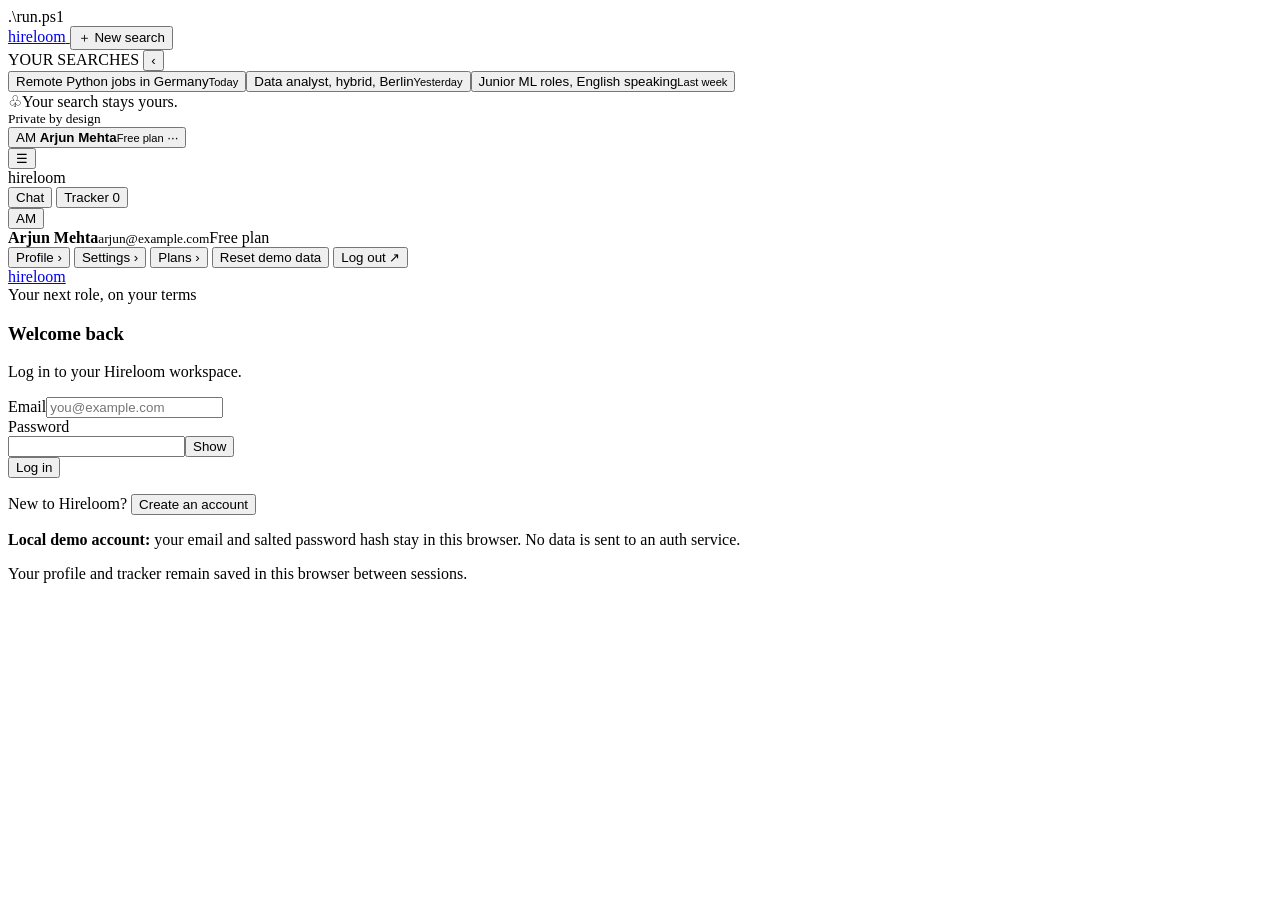
==== index.html @ c467ba4d "Add index.html to Hireloom MVP" ====
.\run.ps1<!doctype html>
<html lang="en">
<head>
  <meta charset="utf-8" />
  <meta name="viewport" content="width=device-width, initial-scale=1" />
  <meta name="theme-color" content="#f5f6f8" />
  <title>Hireloom — your next role, on your terms</title>
  <link rel="stylesheet" href="styles.css" />
</head>
<body>
  <div class="app-shell logged-out">
    <aside class="sidebar" id="sidebar">
      <a class="brand" href="#" data-action="new-chat" aria-label="Hireloom home">
        <span class="brand-mark"><span></span><span></span><span></span><span></span></span>
        <span>hireloom</span>
      </a>
      <button class="new-chat-button" data-action="new-chat"><span class="plus-icon">＋</span> New search</button>
      <div class="sidebar-label">YOUR SEARCHES <button class="quiet-icon" data-action="toggle-sidebar" aria-label="Hide sidebar">‹</button></div>
      <div id="chat-list" class="chat-list"></div>
      <div class="sidebar-bottom">
        <div class="privacy-note"><span class="lock-icon">♧</span><span>Your search stays yours.<br /><small>Private by design</small></span></div>
        <button class="profile-mini" data-action="open-profile">
          <span class="avatar" id="sidebar-avatar">AM</span>
          <span class="profile-mini-copy"><strong id="sidebar-name">Arjun Mehta</strong><small>Free plan</small></span>
          <span class="chevron">···</span>
        </button>
      </div>
    </aside>

    <main class="main-column">
      <header class="topbar">
        <button class="mobile-menu icon-button" data-action="toggle-sidebar" aria-label="Open menu">☰</button>
        <div class="mobile-brand">hireloom</div>
        <div class="topbar-spacer"></div>
        <nav class="top-nav" aria-label="Main navigation">
          <button class="nav-link" data-nav="chat">Chat</button>
          <button class="nav-link" data-nav="tracker">Tracker <span class="nav-count" id="tracker-count">0</span></button>
        </nav>
        <div class="topbar-divider"></div>
        <button class="avatar top-avatar" id="avatar-menu-button" data-action="toggle-menu" aria-label="Account menu">AM</button>
        <div class="account-menu hidden" id="account-menu">
          <div class="account-menu-head"><strong id="menu-name">Arjun Mehta</strong><small id="menu-email">arjun@example.com</small><span class="plan-pill">Free plan</span></div>
          <button data-action="open-profile">Profile <span>›</span></button>
          <button data-action="open-settings">Settings <span>›</span></button>
          <button data-action="open-plans">Plans <span>›</span></button>
          <button class="menu-reset" data-action="reset-demo">Reset demo data</button>
          <button class="menu-logout" data-action="logout">Log out <span>↗</span></button>
        </div>
      </header>
      <section class="content" id="content" aria-live="polite"><section class="logged-out-wrap"><a class="brand logged-out-brand" href="#"><span class="brand-mark"><span></span><span></span><span></span><span></span></span><span>hireloom</span></a><div class="card logged-out-card"><span class="eyebrow">Your next role, on your terms</span><h1>Welcome back</h1><p class="subhead">Log in to your Hireloom workspace.</p><form class="login-form"><div class="field"><label>Email</label><input type="email" placeholder="you@example.com" /></div><div class="field"><label>Password</label><input type="password" autocomplete="current-password" /></div><button class="primary-button login-submit">Log in</button></form><p class="login-switch">New to Hireloom? Create an account</p></div></section></section>
    </main>
  </div>

  <div class="toast-region" id="toast-region" aria-live="polite"></div>
  <div class="modal-root" id="modal-root"></div>
  <script src="app.js" defer></script>
</body>
</html>
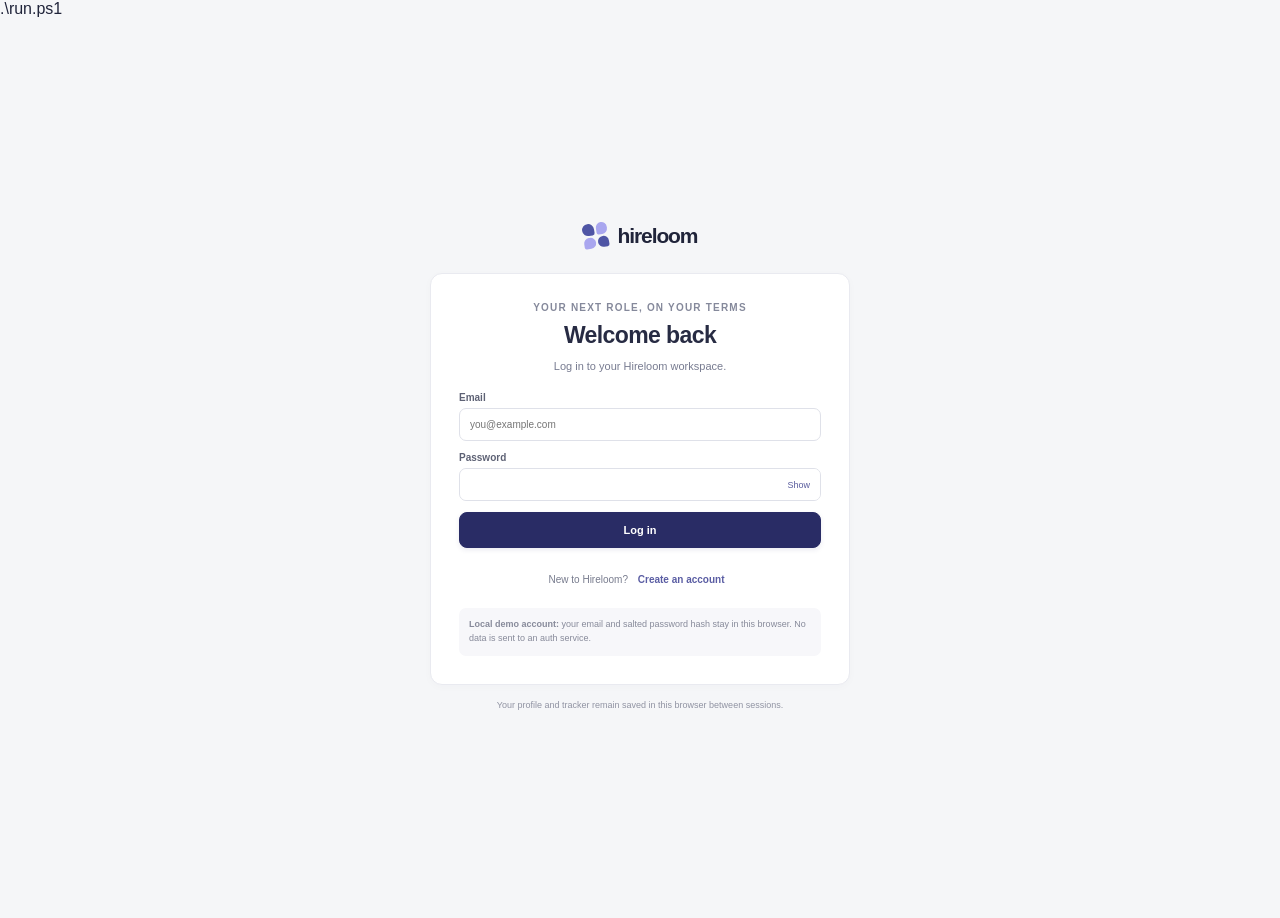
==== commit 31dfef57: "Prepare Hireloom for Render deployment" ====
--- a/index.html
+++ b/index.html
@@ -43,7 +43,6 @@
           <button data-action="open-profile">Profile <span>›</span></button>
           <button data-action="open-settings">Settings <span>›</span></button>
           <button data-action="open-plans">Plans <span>›</span></button>
-          <button class="menu-reset" data-action="reset-demo">Reset demo data</button>
           <button class="menu-logout" data-action="logout">Log out <span>↗</span></button>
         </div>
       </header>
--- a/styles.css
+++ b/styles.css
@@ -0,0 +1,429 @@
+:root {
+  --ink: #20243a;
+  --muted: #777b90;
+  --faint: #a7aabb;
+  --line: #e9eaf0;
+  --line-strong: #dfe1e9;
+  --paper: #fff;
+  --canvas: #f5f6f8;
+  --navy: #292c65;
+  --navy-dark: #20234f;
+  --lavender: #f0efff;
+  --lavender-strong: #e5e3ff;
+  --green: #258365;
+  --green-soft: #eaf7f0;
+  --amber: #9d7130;
+  --amber-soft: #fff6e7;
+  --red: #b64e5b;
+  --red-soft: #fff0f1;
+  --shadow: 0 18px 55px rgba(38, 42, 78, .10);
+  font-family: Inter, -apple-system, BlinkMacSystemFont, "Segoe UI", sans-serif;
+  color: var(--ink);
+  background: var(--canvas);
+  font-synthesis: none;
+}
+* { box-sizing: border-box; }
+body { margin: 0; min-width: 320px; min-height: 100vh; background: var(--canvas); }
+button, input, textarea, select { font: inherit; }
+button { cursor: pointer; }
+button:focus-visible, input:focus-visible, textarea:focus-visible, select:focus-visible, a:focus-visible { outline: 3px solid #aaa8fa; outline-offset: 2px; }
+.app-shell { min-height: 100vh; display: grid; grid-template-columns: 248px minmax(0, 1fr); }
+.sidebar { background: #fbfbfc; border-right: 1px solid var(--line); display: flex; flex-direction: column; padding: 25px 16px 14px; min-height: 100vh; }
+.brand { display: inline-flex; align-items: center; gap: 10px; padding: 0 10px; color: var(--ink); text-decoration: none; font: 800 21px Manrope, sans-serif; letter-spacing: -1.1px; }
+.brand-mark { width: 25px; height: 25px; display: inline-grid; grid-template-columns: 1fr 1fr; gap: 2px; transform: rotate(-9deg); }
+.brand-mark span { background: #4f55a5; border-radius: 8px 8px 3px 8px; }
+.brand-mark span:nth-child(2), .brand-mark span:nth-child(3) { background: #a9a6ef; border-radius: 8px 8px 8px 3px; }
+.new-chat-button { border: 1px solid var(--line-strong); background: var(--paper); color: var(--ink); border-radius: 10px; margin: 37px 4px 31px; height: 42px; text-align: left; padding: 0 13px; font-size: 13px; font-weight: 600; box-shadow: 0 2px 6px #20243a08; transition: .15s ease; }
+.new-chat-button:hover, .secondary-button:hover { background: #f7f7fc; border-color: #c9c9dc; }
+.plus-icon { font-size: 19px; vertical-align: -1px; margin-right: 8px; color: #5c61ad; font-weight: 400; }
+.sidebar-label { display: flex; justify-content: space-between; align-items: center; padding: 0 9px 9px; color: #9295a7; font-size: 9px; font-weight: 700; letter-spacing: 1.05px; }
+.quiet-icon, .icon-button { border: 0; background: transparent; color: var(--muted); }
+.quiet-icon { font-size: 19px; line-height: 12px; }
+.chat-list { overflow: auto; display: grid; gap: 4px; }
+.chat-row { position: relative; display: flex; align-items: center; min-width: 0; }
+.chat-item { text-align: left; border: 0; background: transparent; color: #4c5065; padding: 10px 10px; border-radius: 8px; font-size: 12px; line-height: 1.45; white-space: nowrap; overflow: hidden; text-overflow: ellipsis; }
+.chat-row .chat-item { width: 100%; padding-right: 34px; }
+.chat-item:hover { background: #f1f1f7; }
+.chat-item.active { color: var(--navy); background: var(--lavender); font-weight: 600; }
+.chat-item small { display: block; color: #9295a7; font-size: 10px; font-weight: 400; margin-top: 2px; }
+.chat-delete-button { position: absolute; right: 5px; top: 50%; transform: translateY(-50%); width: 25px; height: 25px; border: 0; border-radius: 6px; background: transparent; color: #9295a7; font-size: 17px; line-height: 1; }
+.chat-delete-button:hover, .chat-delete-button:focus-visible { background: #fff0f1; color: var(--red); }
+.sidebar-bottom { margin-top: auto; padding-top: 18px; }
+.privacy-note { padding: 10px 10px 16px; display: flex; align-items: center; gap: 9px; color: #767a8c; font-size: 11px; line-height: 1.35; }
+.privacy-note small { color: #a0a3b0; font-size: 10px; }
+.lock-icon { display: grid; place-items: center; width: 26px; height: 26px; border-radius: 8px; background: #f0f1f6; color: #6e72a5; font-size: 15px; }
+.profile-mini { width: 100%; display: flex; align-items: center; gap: 9px; text-align: left; padding: 11px 8px; border: 0; border-top: 1px solid var(--line); background: transparent; color: var(--ink); }
+.avatar { flex: 0 0 auto; width: 31px; height: 31px; border: 0; display: inline-grid; place-items: center; color: #4f5296; background: #e9e8ff; border-radius: 50%; font-size: 11px; font-weight: 700; }
+.profile-mini-copy { display: grid; min-width: 0; gap: 2px; flex: 1; }
+.profile-mini-copy strong { font-size: 11px; font-weight: 600; }
+.profile-mini-copy small { color: var(--muted); font-size: 10px; }
+.chevron { color: var(--muted); letter-spacing: 1px; }
+.main-column { min-width: 0; min-height: 100vh; display: flex; flex-direction: column; position: relative; }
+.topbar { height: 62px; flex: 0 0 62px; display: flex; align-items: center; padding: 0 34px; background: rgba(255,255,255,.92); border-bottom: 1px solid var(--line); position: sticky; top: 0; z-index: 4; backdrop-filter: blur(10px); }
+.topbar-spacer { flex: 1; }
+.top-nav { display: flex; gap: 22px; height: 100%; align-items: center; }
+.nav-link { height: 100%; padding: 0 4px; border: 0; border-bottom: 2px solid transparent; background: transparent; color: #797d91; font-size: 12px; font-weight: 600; }
+.nav-link:hover { color: var(--navy); }
+.nav-link.active { color: var(--navy); border-bottom-color: var(--navy); }
+.nav-count { min-width: 18px; height: 18px; border-radius: 10px; display: inline-grid; place-items: center; margin-left: 4px; padding: 0 4px; color: #666a7d; background: #f0f1f5; font-size: 9px; }
+.topbar-divider { width: 1px; height: 21px; background: var(--line); margin: 0 18px; }
+.top-avatar { width: 30px; height: 30px; cursor: pointer; }
+.account-menu { position: absolute; right: 26px; top: 53px; width: 222px; padding: 8px; border: 1px solid var(--line); border-radius: 12px; background: white; box-shadow: var(--shadow); z-index: 8; }
+.account-menu-head { display: grid; gap: 4px; padding: 9px 9px 12px; border-bottom: 1px solid var(--line); margin-bottom: 5px; }
+.account-menu-head strong { font-size: 12px; }
+.account-menu-head small { font-size: 10px; color: var(--muted); }
+.plan-pill { justify-self: start; margin-top: 3px; padding: 3px 7px; border-radius: 5px; color: var(--navy); background: var(--lavender); font-size: 9px; }
+.account-menu > button { display: flex; justify-content: space-between; width: 100%; padding: 9px; border: 0; border-radius: 7px; text-align: left; color: #4e5267; background: white; font-size: 11px; }
+.account-menu > button:hover { background: #f5f5fa; }
+.account-menu .menu-reset { margin-top: 4px; border-top: 1px solid var(--line); border-radius: 0 0 7px 7px; color: #777b8e; }
+.account-menu .menu-logout { margin-top: 2px; border-top: 1px solid var(--line); color: var(--red); }
+.account-menu .menu-logout:hover { background: var(--red-soft); }
+.content { width: min(1160px, 100%); margin: 0 auto; padding: 29px 38px 60px; flex: 1; }
+.mobile-menu, .mobile-brand { display: none; }
+.eyebrow { color: #85899b; font-size: 10px; font-weight: 700; letter-spacing: 1.2px; text-transform: uppercase; }
+h1, h2, h3, p { margin-top: 0; }
+h1, h2, h3 { font-family: Inter, -apple-system, BlinkMacSystemFont, "Segoe UI", sans-serif; letter-spacing: -.6px; }
+h1 { margin-bottom: 8px; color: #272b43; font-size: 26px; line-height: 1.22; font-weight: 700; }
+h2 { margin-bottom: 8px; font-size: 20px; }
+h3 { margin-bottom: 6px; font-size: 15px; }
+.subhead { max-width: 650px; margin-bottom: 0; color: var(--muted); font-size: 12px; line-height: 1.65; }
+.page-head { display: flex; align-items: flex-start; justify-content: space-between; gap: 20px; margin-bottom: 23px; }
+.page-head-copy { min-width: 0; }
+.page-head-actions { display: flex; flex-wrap: wrap; justify-content: flex-end; gap: 8px; }
+.primary-button, .secondary-button, .text-button, .danger-button { display: inline-flex; align-items: center; justify-content: center; gap: 7px; min-height: 36px; border-radius: 8px; padding: 0 13px; font-size: 11px; font-weight: 600; transition: .15s ease; }
+.primary-button { border: 1px solid var(--navy); color: white; background: var(--navy); box-shadow: 0 2px 5px #292c6518; }
+.primary-button:hover { background: var(--navy-dark); transform: translateY(-1px); }
+.primary-button:disabled { cursor: not-allowed; opacity: .45; transform: none; }
+.secondary-button { border: 1px solid var(--line-strong); color: #55596c; background: white; }
+.text-button { min-height: 30px; border: 0; color: #5a5da3; background: transparent; padding: 0 7px; }
+.text-button:hover { background: #f1f0ff; }
+.danger-button { border: 1px solid #f0c9cd; color: var(--red); background: white; }
+.danger-button:hover { background: var(--red-soft); }
+.icon-button { width: 32px; height: 32px; border-radius: 8px; }
+.icon-button:hover { background: #f2f2f7; }
+.card { border: 1px solid var(--line); border-radius: 12px; background: white; box-shadow: 0 2px 8px rgba(38,42,78,.025); }
+.section-card { padding: 20px; }
+.section-title { display: flex; align-items: center; justify-content: space-between; gap: 10px; margin-bottom: 15px; }
+.section-title h3 { margin: 0; }
+.muted { color: var(--muted); }
+.small { font-size: 10px; }
+.chat-layout { display: grid; grid-template-columns: minmax(0,1fr); min-height: calc(100vh - 130px); }
+.chat-main { width: min(900px, 100%); margin: 0 auto; display: flex; flex-direction: column; }
+.chat-heading { padding: 10px 0 16px; text-align: center; }
+.chat-heading h1 { font-size: 23px; }
+.chat-heading p { margin: 0; color: var(--muted); font-size: 11px; }
+.conversation { flex: 1; padding: 2px 0 20px; }
+.conversation-turn { padding: 3px 0 22px; margin: 0 0 18px; border-bottom: 1px solid var(--line); }
+.conversation-turn:last-child { border-bottom: 0; }
+.message-row { display: flex; margin: 15px 0; }
+.message-row.user { justify-content: flex-end; }
+.message-row.assistant { justify-content: flex-start; }
+.assistant-response { max-width: min(650px, 86%); }
+.assistant-name { display: block; margin: 0 0 5px 2px; color: #74788a; font-size: 9px; font-weight: 700; }
+.message-bubble { max-width: min(650px, 86%); border: 1px solid var(--line); border-radius: 12px 12px 3px 12px; padding: 11px 14px; background: #fff; color: #45495d; font-size: 12px; line-height: 1.6; }
+.message-row.user .message-bubble { border-color: #e5e3ff; color: #383b70; background: #f1f0ff; }
+.message-row.assistant .message-bubble { max-width: 100%; border-radius: 3px 12px 12px 12px; }
+.typing-indicator { color: var(--muted); }
+.turn-loading { margin-left: 12px; padding: 22px 18px; }
+.assistant-intro { padding: 20px 0 4px; text-align: center; }
+.assistant-intro h2 { margin-bottom: 7px; font-size: 19px; }
+.assistant-intro p { color: var(--muted); font-size: 11px; }
+.suggestion-list { display: grid; width: min(420px,100%); gap: 7px; margin: 17px auto; }
+.suggestion-chip { min-height: 36px; border: 1px solid var(--line-strong); border-radius: 9px; color: #555970; background: white; font-size: 11px; transition: .15s ease; }
+.suggestion-chip:hover { border-color: #b9b7e6; color: var(--navy); background: #f8f7ff; }
+.assistant-caption { color: #9b9eac; font-size: 10px; }
+.result-head { display: flex; justify-content: space-between; align-items: center; gap: 12px; margin: 19px 0 11px; color: #707487; font-size: 10px; }
+.result-head strong { color: #44485d; font-size: 11px; }
+.result-list { display: grid; gap: 10px; }
+.job-card { padding: 15px 16px; border: 1px solid var(--line); border-radius: 11px; background: white; transition: .18s ease; }
+.job-card:hover { border-color: #c9c8e5; box-shadow: 0 6px 20px #292c650d; transform: translateY(-1px); }
+.job-card-top { display: flex; align-items: flex-start; justify-content: space-between; gap: 12px; }
+.job-title-button { display: inline; border: 0; padding: 0; background: transparent; color: var(--ink); text-align: left; font: 700 14px Inter, -apple-system, sans-serif; letter-spacing: -.35px; }
+.job-title-button:hover { color: #4e51a0; }
+.company-line { margin-top: 5px; color: #7a7e90; font-size: 10px; }
+.fit-badge { flex: 0 0 auto; display: grid; justify-items: center; min-width: 53px; padding: 5px 8px; border: 1px solid #d8eade; border-radius: 8px; color: #287758; background: #f1f9f3; }
+.fit-badge strong { font: 700 14px Inter, -apple-system, sans-serif; }
+.fit-badge small { margin-top: 1px; color: #668b79; font-size: 8px; }
+.job-card-bottom { display: flex; align-items: center; justify-content: space-between; flex-wrap: wrap; gap: 10px; margin-top: 13px; }
+.tag-row { display: flex; flex-wrap: wrap; gap: 5px; }
+.tag { display: inline-flex; align-items: center; padding: 4px 7px; border-radius: 5px; color: #707488; background: #f3f4f7; font-size: 9px; }
+.tag.primary { color: #55579a; background: var(--lavender); }
+.tag.green { color: #33745d; background: var(--green-soft); }
+.job-actions { display: flex; align-items: center; gap: 7px; }
+.save-job { width: 29px; height: 28px; border: 1px solid transparent; border-radius: 7px; color: #8b8ea0; background: white; font-size: 16px; }
+.save-job:hover, .save-job.saved { color: #696ab3; border-color: #e7e6fa; background: #f7f6ff; }
+.composer-wrap { position: sticky; bottom: 0; z-index: 2; padding: 11px 0 0; background: linear-gradient(0deg, var(--canvas) 82%, #f5f6f800); }
+.filters-row { display: flex; flex-wrap: wrap; gap: 6px; padding-bottom: 8px; }
+.filter-pill { border: 1px solid var(--line); border-radius: 999px; padding: 5px 9px; color: #6a6e83; background: white; font-size: 9px; }
+.filter-pill:hover { color: var(--navy); border-color: #c7c6e4; }
+.composer { display: flex; align-items: center; gap: 7px; padding: 7px; border: 1px solid #dedfe8; border-radius: 13px; background: white; box-shadow: 0 3px 12px #25284b0b; }
+.composer input { flex: 1; min-width: 0; height: 34px; border: 0; outline: 0; padding: 0 7px; color: var(--ink); background: transparent; font-size: 11px; }
+.composer input::placeholder { color: #a4a6b1; }
+.composer .secondary-button { min-height: 31px; border-radius: 8px; padding: 0 10px; font-size: 10px; }
+.composer .primary-button { min-height: 31px; padding: 0 12px; font-size: 10px; }
+.composer .voice-button.is-listening { color: #a34840; border-color: #e8b9b3; background: #fff5f3; }
+.voice-language-control { display: inline-flex; align-items: center; gap: 6px; border: 1px solid var(--line); border-radius: 999px; padding: 4px 8px; color: #6a6e83; background: white; font-size: 9px; }
+.voice-language-control select { max-width: 150px; border: 0; outline: 0; color: #565a70; background: transparent; font-size: 9px; }
+.voice-panel { margin: 1px 0 8px; border: 1px solid #dcdeea; border-radius: 11px; padding: 10px 12px; background: white; box-shadow: 0 3px 12px #25284b08; }
+.voice-panel.listening { border-color: #d2d1ef; background: #fbfaff; }
+.voice-panel.error { border-color: #efd4d0; background: #fffafa; }
+.voice-panel-heading { display: flex; align-items: center; gap: 7px; color: var(--ink); font-size: 10px; }
+.voice-indicator { width: 8px; height: 8px; border-radius: 50%; background: #b9bbc7; }
+.voice-indicator.active { background: #7878c3; box-shadow: 0 0 0 4px #7878c322; animation: voice-pulse 1.2s ease-in-out infinite; }
+.voice-panel-copy { margin: 5px 0; color: var(--muted); font-size: 10px; line-height: 1.5; }
+.voice-transcript { min-height: 14px; margin: 5px 0; color: #484c62; font-size: 11px; line-height: 1.55; overflow-wrap: anywhere; }
+.voice-panel-actions { display: flex; align-items: center; gap: 12px; margin-top: 6px; }
+.voice-panel-actions .secondary-button { min-height: 28px; padding: 0 10px; font-size: 10px; }
+.voice-panel-actions .text-button { font-size: 10px; }
+@keyframes voice-pulse { 50% { box-shadow: 0 0 0 7px #7878c312; } }
+.searching-note { color: var(--muted); text-align: center; padding: 45px 10px; font-size: 12px; }
+.empty-state { padding: 42px 18px; border: 1px dashed #dbdce6; border-radius: 12px; text-align: center; color: var(--muted); background: #fbfbfd; }
+.empty-icon { width: 39px; height: 39px; display: grid; place-items: center; margin: 0 auto 11px; border-radius: 12px; color: #6569ac; background: var(--lavender); font-size: 18px; }
+.empty-state h3 { margin-bottom: 6px; color: var(--ink); }
+.empty-state p { margin: 0 auto 13px; max-width: 350px; font-size: 11px; line-height: 1.6; }
+.back-link { display: inline-flex; align-items: center; gap: 7px; margin: 0 0 16px; border: 0; padding: 4px 0; color: #70748a; background: transparent; font-size: 10px; font-weight: 600; }
+.back-link:hover { color: var(--navy); }
+.job-detail-grid { display: grid; grid-template-columns: minmax(0,1.55fr) minmax(260px,.8fr); align-items: start; gap: 15px; }
+.job-detail-main { padding: 21px; }
+.job-detail-main h1 { margin: 4px 0 7px; }
+.detail-company { color: #73778a; font-size: 11px; }
+.detail-company .dot { margin: 0 6px; color: #c2c4cd; }
+.detail-tags { margin-top: 13px; }
+.job-description { margin-top: 23px; padding-top: 18px; border-top: 1px solid var(--line); }
+.job-description p, .job-description li { color: #686c80; font-size: 11px; line-height: 1.75; }
+.job-description ul { padding-left: 17px; }
+.detail-summary { margin: 10px 0 0; padding: 12px; border-radius: 8px; color: #5d6175; background: #f7f7fa; font-size: 10px; line-height: 1.6; }
+.score-card { padding: 17px; margin-bottom: 11px; }
+.score-card-head { display: flex; justify-content: space-between; align-items: center; gap: 8px; }
+.score-card-head span { color: #6f7388; font-size: 10px; }
+.score-card-head strong { font: 700 19px Inter,-apple-system,sans-serif; color: #424780; }
+.score-meter { height: 5px; border-radius: 5px; margin: 9px 0 13px; background: #edecf5; overflow: hidden; }
+.score-meter span { display: block; height: 100%; border-radius: inherit; background: linear-gradient(90deg,#6c71bb,#5c9e80); }
+.score-divider { border-top: 1px solid var(--line); margin: 12px 0; }
+.breakdown { display: grid; gap: 8px; }
+.breakdown-row { display: flex; align-items: flex-start; justify-content: space-between; gap: 8px; font-size: 10px; }
+.breakdown-row span:first-child { color: #777b8e; }
+.breakdown-row strong { color: #44485c; font-size: 10px; text-align: right; }
+.skills-block { margin-top: 12px; }
+.skills-block h4 { margin: 0 0 7px; color: #73778a; font-size: 9px; font-weight: 700; letter-spacing: .35px; text-transform: uppercase; }
+.skills-block .tag-row { gap: 5px; }
+.fix-note { margin-top: 8px; border-radius: 7px; padding: 9px; color: #86662f; background: var(--amber-soft); font-size: 9px; line-height: 1.5; }
+.detail-cta { display: grid; gap: 7px; margin-top: 15px; }
+.detail-cta button { width: 100%; }
+.route-note { margin: 7px 0 0; text-align: center; color: #9a9cab; font-size: 9px; line-height: 1.45; }
+.profile-tabs { display: flex; flex-wrap: wrap; gap: 4px; padding: 4px; margin-bottom: 13px; border: 1px solid var(--line); border-radius: 9px; background: #f7f7fa; }
+.profile-tab { flex: 1; border: 0; border-radius: 6px; padding: 8px 10px; color: #777b8e; background: transparent; font-size: 10px; font-weight: 600; }
+.profile-tab.active { color: var(--navy); background: white; box-shadow: 0 1px 3px #20243a10; }
+.profile-form-grid { display: grid; grid-template-columns: repeat(2,minmax(0,1fr)); gap: 13px; }
+.profile-form-grid .span-2 { grid-column: 1 / -1; }
+.profile-panels { display: grid; grid-template-columns: repeat(2,minmax(0,1fr)); align-items: start; gap: 13px; }
+.field { display: grid; gap: 5px; }
+.field label { color: #5e6275; font-size: 10px; font-weight: 600; }
+.field small { color: #999cab; font-size: 9px; }
+.field input, .field textarea, .field select { width: 100%; border: 1px solid var(--line-strong); border-radius: 7px; padding: 9px 10px; color: #43475b; background: white; font-size: 10px; }
+.field input:focus, .field textarea:focus, .field select:focus { border-color: #aaa8dc; outline: 2px solid #efeeff; }
+.field textarea { min-height: 75px; resize: vertical; line-height: 1.5; }
+.field input[readonly] { color: #86899a; background: #f7f7f9; }
+.form-section { margin-bottom: 14px; }
+.form-section:last-child { margin-bottom: 0; }
+.form-section h4 { margin: 0 0 10px; color: #73778a; font-size: 9px; letter-spacing: .7px; text-transform: uppercase; }
+.checkbox-row { display: flex; flex-wrap: wrap; gap: 7px; }
+.choice-chip { display: inline-flex; align-items: center; gap: 6px; border: 1px solid var(--line); border-radius: 7px; padding: 7px 9px; color: #65697c; background: white; font-size: 9px; }
+.choice-chip:has(input:checked) { border-color: #c9c7ed; color: #4f5295; background: #f5f4ff; }
+.choice-chip input { accent-color: var(--navy); width: 12px; height: 12px; margin: 0; }
+.file-card { display: flex; align-items: center; justify-content: space-between; gap: 14px; padding: 12px; border: 1px solid var(--line); border-radius: 8px; background: #fafafd; }
+.file-card-copy { display: flex; align-items: center; min-width: 0; gap: 10px; }
+.file-icon { display: grid; place-items: center; flex: 0 0 auto; width: 31px; height: 34px; border-radius: 7px; color: #5b5e9d; background: #eeedff; font-size: 10px; font-weight: 700; }
+.file-card-copy strong { display: block; overflow: hidden; color: #505469; font-size: 10px; text-overflow: ellipsis; white-space: nowrap; }
+.file-card-copy small { display: block; margin-top: 3px; color: #9295a5; font-size: 9px; }
+.file-status { margin-top: 7px; color: #447a61; font-size: 9px; }
+.upload-note { margin: 8px 0 0; color: #9699a8; font-size: 9px; line-height: 1.5; }
+.inline-add { display: flex; gap: 7px; margin-top: 8px; }
+.inline-add input { flex: 1; min-width: 0; border: 1px solid var(--line-strong); border-radius: 7px; padding: 7px 9px; font-size: 10px; }
+.skill-list { display: flex; flex-wrap: wrap; gap: 5px; }
+.removable-tag { display: inline-flex; align-items: center; gap: 5px; border: 0; border-radius: 5px; padding: 5px 7px; color: #51548f; background: #f0efff; font-size: 9px; }
+.removable-tag span { color: #8588bb; font-size: 12px; line-height: 8px; }
+.confidence-note { margin-top: 9px; border-radius: 7px; padding: 9px; color: #8b6b36; background: var(--amber-soft); font-size: 9px; line-height: 1.5; }
+.profile-actions { display: flex; align-items: center; justify-content: flex-end; gap: 9px; margin-top: 15px; }
+.saved-label { color: #39805f; font-size: 10px; }
+.tracker-summary { display: flex; flex-wrap: wrap; gap: 7px; margin: 16px 0 13px; }
+.tracker-filter { border: 1px solid var(--line); border-radius: 7px; padding: 7px 10px; color: #777b8d; background: white; font-size: 9px; }
+.tracker-filter.active { border-color: #c7c6e9; color: #4e5192; background: #f3f2ff; }
+.tracker-filter strong { margin-left: 4px; font-size: 9px; }
+.table-wrap { overflow: auto; }
+.tracker-table { width: 100%; border-collapse: collapse; min-width: 690px; }
+.tracker-table th { padding: 10px 12px; color: #fff; background: var(--navy); text-align: left; font-size: 9px; font-weight: 600; }
+.tracker-table th:first-child { border-radius: 7px 0 0; }
+.tracker-table th:last-child { border-radius: 0 7px 0 0; }
+.tracker-table td { padding: 12px; border-bottom: 1px solid var(--line); color: #62667a; font-size: 10px; vertical-align: middle; }
+.tracker-table tr:last-child td { border-bottom: 0; }
+.table-job { border: 0; padding: 0; color: #373b53; background: none; text-align: left; font-size: 10px; font-weight: 700; }
+.table-job:hover { color: #53569b; }
+.status-pill { display: inline-block; border-radius: 6px; padding: 4px 7px; color: #666a7e; background: #f1f2f5; font-size: 9px; white-space: nowrap; }
+.status-pill.applied, .status-pill.interview, .status-pill.offer { color: #287858; background: #eaf6ef; }
+.status-pill.opened, .status-pill.shortlisted { color: #826431; background: #fff5e4; }
+.status-pill.rejected, .status-pill.withdrawn { color: #a8535b; background: #fff0f1; }
+.table-actions { display: flex; align-items: center; gap: 5px; }
+.table-actions button { border: 0; padding: 4px 5px; border-radius: 5px; color: #5a5d9e; background: transparent; font-size: 9px; white-space: nowrap; }
+.table-actions button:hover { background: #f1f0ff; }
+.table-actions select { max-width: 115px; border: 1px solid var(--line); border-radius: 6px; padding: 5px; color: #686c7e; background: white; font-size: 9px; }
+.application-history { margin-top: 6px; color: #999bab; font-size: 8px; }
+.tailor-banner { padding: 10px 12px; margin: 14px 0; border: 1px solid #e8e7f8; border-radius: 8px; color: #5d6093; background: #f8f7ff; font-size: 10px; }
+.tailor-columns { display: grid; grid-template-columns: 1fr 1fr; gap: 12px; }
+.tailor-col { display: grid; align-content: start; gap: 9px; }
+.tailor-col-title { display: flex; align-items: center; justify-content: space-between; margin: 0 1px 2px; color: #7c7f90; font-size: 9px; font-weight: 700; text-transform: uppercase; letter-spacing: .5px; }
+.compare-box { min-height: 93px; padding: 12px; border: 1px solid var(--line); border-radius: 8px; }
+.compare-box.changed { border-color: #e0dff7; background: #fcfbff; }
+.compare-box h4 { margin: 0 0 7px; color: #676b80; font-size: 9px; }
+.compare-box p { margin: 0; color: #565a6d; font-size: 10px; line-height: 1.6; }
+.compare-box p + p { margin-top: 6px; }
+.gap-card { border-color: #eee5d2; background: #fffcf6; }
+.gap-card h4 { color: #947741; }
+.gap-card p { color: #84704a; }
+.plans-grid { display: grid; grid-template-columns: repeat(3, minmax(0,1fr)); gap: 12px; margin-top: 20px; }
+.plan-card { display: flex; flex-direction: column; min-height: 290px; padding: 18px; }
+.plan-card.current { border-color: #aaa9d9; box-shadow: inset 0 0 0 1px #aaa9d9; }
+.plan-card h3 { margin-bottom: 3px; }
+.plan-price { color: #9295a4; font-size: 9px; }
+.plan-card ul { display: grid; gap: 12px; margin: 22px 0; padding-left: 15px; color: #6d7183; font-size: 10px; line-height: 1.4; }
+.plan-card .primary-button, .plan-card .secondary-button { width: 100%; margin-top: auto; }
+.plan-label { display: inline-block; align-self: start; margin: 12px 0 0; border-radius: 5px; padding: 5px 7px; color: #4d518e; background: #efeeff; font-size: 9px; }
+.settings-layout { display: grid; grid-template-columns: 180px minmax(0,1fr); gap: 15px; align-items: start; }
+.settings-nav { padding: 7px; }
+.settings-nav button { display: block; width: 100%; border: 0; border-radius: 6px; padding: 9px; color: #76798b; background: transparent; text-align: left; font-size: 10px; }
+.settings-nav button.active { color: #4d5195; background: #f0efff; font-weight: 600; }
+.settings-nav button:hover { background: #f7f7fa; }
+.settings-content { padding: 20px; }
+.setting-row { display: flex; align-items: center; justify-content: space-between; gap: 20px; padding: 15px 0; border-bottom: 1px solid var(--line); }
+.setting-row:first-of-type { padding-top: 2px; }
+.setting-row:last-child { border-bottom: 0; }
+.setting-row-copy strong { display: block; color: #4f5367; font-size: 10px; }
+.setting-row-copy small { display: block; margin-top: 4px; color: #999cab; font-size: 9px; line-height: 1.45; }
+.setting-row .secondary-button, .setting-row .danger-button { flex: 0 0 auto; }
+.switch { width: 34px; height: 19px; flex: 0 0 auto; position: relative; border: 0; border-radius: 20px; background: #d8dae2; transition: .15s; }
+.switch::after { content: ""; position: absolute; top: 3px; left: 3px; width: 13px; height: 13px; border-radius: 50%; background: white; transition: .15s; box-shadow: 0 1px 3px #0002; }
+.switch.on { background: #6b70b5; }
+.switch.on::after { left: 18px; }
+.modal-root:empty { display: none; }
+.modal-root { position: fixed; inset: 0; z-index: 10; display: grid; place-items: center; padding: 18px; background: rgba(26,28,48,.34); backdrop-filter: blur(3px); }
+.modal { width: min(490px,100%); max-height: min(90vh,760px); overflow: auto; padding: 22px; border: 1px solid #eeeff4; border-radius: 14px; background: white; box-shadow: 0 25px 80px rgba(20,22,45,.2); animation: rise .16s ease-out; }
+@keyframes rise { from { transform: translateY(7px); opacity: .7; } to { transform: translateY(0); opacity: 1; } }
+.modal h2 { margin: 0 0 5px; font-size: 18px; }
+.modal-copy { color: #777b8d; font-size: 10px; line-height: 1.6; }
+.modal-section { margin-top: 15px; padding: 12px; border: 1px solid var(--line); border-radius: 8px; background: #fbfbfd; }
+.modal-section h4 { margin: 0 0 6px; color: #74788a; font-size: 9px; text-transform: uppercase; letter-spacing: .55px; }
+.modal-section p { margin: 0; color: #55596d; font-size: 10px; line-height: 1.55; }
+.draft-row { display: flex; align-items: flex-start; gap: 8px; padding: 9px 0; border-top: 1px solid var(--line); cursor: pointer; }
+.draft-row:first-of-type { margin-top: 9px; }
+.draft-row > input[type="checkbox"] { accent-color: var(--navy); margin-top: 2px; }
+.draft-row span { display: grid; gap: 4px; }
+.draft-row strong { color: #5c6074; font-size: 9px; }
+.draft-row small { color: #73778a; font-size: 9px; line-height: 1.5; word-break: break-word; }
+.draft-edit { display: grid; flex: 1; gap: 6px; min-width: 0; }
+.draft-edit input, .draft-edit textarea { width: 100%; border: 1px solid var(--line-strong); border-radius: 6px; padding: 7px 8px; color: #43475b; background: white; font-size: 10px; line-height: 1.45; resize: vertical; }
+.draft-edit select { width: 100%; border: 1px solid var(--line-strong); border-radius: 6px; padding: 7px 8px; color: #43475b; background: white; font-size: 10px; }
+.cv-mode-options { display: flex; flex-wrap: wrap; gap: 10px; color: #55596d; font-size: 10px; }
+.cv-mode-options label { display: inline-flex; align-items: center; gap: 4px; }
+.cv-experience-entry { display: grid; gap: 6px; padding: 9px; border: 1px solid var(--line); border-radius: 7px; background: white; }
+.cv-experience-entry > strong { color: #73778a; font-size: 9px; }
+.cv-warning { margin: 10px 0 0; color: #8b6330; font-size: 10px; line-height: 1.5; }
+.modal-actions { display: flex; justify-content: flex-end; gap: 8px; margin-top: 18px; }
+.modal-close { float: right; border: 0; color: #85889a; background: transparent; font-size: 18px; }
+.answer-card { display: flex; justify-content: space-between; gap: 10px; padding: 9px 0; border-bottom: 1px solid var(--line); font-size: 9px; }
+.answer-card:last-child { border-bottom: 0; }
+.answer-card span { color: #6f7385; }
+.answer-card strong { color: #474b60; text-align: right; }
+.toast-region { position: fixed; z-index: 20; right: 18px; bottom: 18px; display: grid; gap: 8px; pointer-events: none; }
+.toast { max-width: min(350px, calc(100vw - 36px)); padding: 11px 14px; border: 1px solid #dfe0e9; border-radius: 9px; color: #4f5367; background: white; box-shadow: var(--shadow); font-size: 10px; animation: rise .16s ease-out; }
+.toast.success { border-color: #d8eade; color: #337456; }
+.toast.error { border-color: #efd3d5; color: #a24a53; }
+.hidden { display: none !important; }
+.app-shell.logged-out { grid-template-columns: minmax(0,1fr); }
+.app-shell.logged-out .sidebar, .app-shell.logged-out .topbar { display: none; }
+.app-shell.logged-out .main-column { min-height: 100vh; }
+.app-shell.logged-out .content { display: grid; place-items: center; width: 100%; min-height: 100vh; padding: 28px 18px; }
+.logged-out-wrap { width: min(420px,100%); display: grid; justify-items: center; }
+.logged-out-brand { margin-bottom: 25px; }
+.logged-out-card { width: 100%; padding: 28px; text-align: center; }
+.logged-out-icon { display: grid; place-items: center; width: 42px; height: 42px; margin: 0 auto 16px; border-radius: 50%; color: var(--green); background: var(--green-soft); font-size: 18px; }
+.logged-out-card h1 { margin: 8px 0; font-size: 23px; }
+.logged-out-card .subhead { margin: 0 auto 18px; font-size: 11px; }
+.logged-out-card .primary-button { min-width: 175px; }
+.logged-out-note { margin: 14px 0 0; color: #9093a2; text-align: center; font-size: 9px; line-height: 1.5; }
+.logged-out-card h1 { margin: 8px 0; font-size: 23px; }
+.logged-out-card .subhead { margin: 0 auto 16px; font-size: 11px; }
+.login-form { display: grid; gap: 11px; margin-top: 17px; text-align: left; }
+.login-form .field input { width: 100%; border: 1px solid var(--line-strong); border-radius: 7px; padding: 10px; color: #43475b; background: white; font-size: 10px; }
+.login-submit { width: 100%; }
+.login-note { margin: 14px 0 0; padding: 10px; border-radius: 7px; color: #878a9a; background: #f7f7fa; font-size: 9px; line-height: 1.55; text-align: left; }
+.password-input { display: flex; align-items: center; overflow: hidden; border: 1px solid var(--line-strong); border-radius: 7px; background: white; }
+.login-form .password-input input { min-width: 0; flex: 1; border: 0; outline: 0; }
+.password-input button { align-self: stretch; border: 0; padding: 0 10px; color: #5a5d9e; background: white; font-size: 9px; }
+.password-input button:hover { background: #f5f4ff; }
+.login-switch { margin: 13px 0 0; color: #777b8d; text-align: center; font-size: 10px; }
+.login-switch .text-button { font-size: 10px; }
+.consent-row { display: flex; align-items: flex-start; gap: 7px; color: #777b8d; font-size: 9px; line-height: 1.5; }
+.consent-row input { flex: 0 0 auto; margin: 1px 0 0; accent-color: var(--navy); }
+.auth-message { margin: 12px 0 0 !important; padding: 9px 10px; border: 1px solid #f0d2d5; border-radius: 7px; color: #9e4d56 !important; background: var(--red-soft); font-size: 10px !important; line-height: 1.45 !important; }
+@media (min-width: 1450px) { .content { padding-top: 38px; } }
+@media (max-width: 1000px) {
+  .app-shell { grid-template-columns: 220px minmax(0,1fr); }
+  .content { padding-right: 24px; padding-left: 24px; }
+  .topbar { padding: 0 24px; }
+  .job-detail-grid { grid-template-columns: minmax(0,1fr) minmax(230px,.8fr); }
+}
+@media (max-width: 760px) {
+  .app-shell { grid-template-columns: minmax(0,1fr); }
+  .sidebar { position: fixed; z-index: 9; inset: 0 auto 0 0; width: min(285px,86vw); min-height: 100vh; transform: translateX(-102%); transition: transform .2s ease; box-shadow: 12px 0 40px #1c1e3815; }
+  .sidebar.open { transform: translateX(0); }
+  .main-column { min-height: 100vh; }
+  .topbar { height: 55px; flex-basis: 55px; padding: 0 14px; }
+  .mobile-menu { display: inline-grid; place-items: center; margin-right: 7px; }
+  .mobile-brand { display: block; color: var(--ink); font: 800 17px Manrope,sans-serif; letter-spacing: -1px; }
+  .top-nav { gap: 12px; }
+  .topbar-divider { margin: 0 9px; }
+  .content { padding: 20px 15px 35px; }
+  .chat-layout { min-height: calc(100vh - 80px); }
+  .chat-heading { padding-top: 2px; }
+  .chat-heading h1 { font-size: 20px; }
+  .composer-wrap { margin: 0 -2px; }
+  .composer { gap: 4px; }
+  .composer .secondary-button { padding: 0 7px; }
+  .job-detail-grid { grid-template-columns: 1fr; }
+  .job-detail-grid .score-column { order: -1; display: grid; grid-template-columns: 1fr 1fr; align-items: start; gap: 8px; }
+  .job-detail-grid .score-column .score-card { margin: 0; }
+  .job-detail-grid .score-column .detail-cta { grid-column: 1 / -1; }
+  .page-head { align-items: flex-start; }
+  .plans-grid { grid-template-columns: 1fr; }
+  .plan-card { min-height: auto; }
+  .plan-card ul { margin: 15px 0; }
+  .profile-panels { grid-template-columns: 1fr; }
+  .profile-form-grid { grid-template-columns: 1fr; }
+  .profile-form-grid .span-2 { grid-column: auto; }
+  .settings-layout { grid-template-columns: 1fr; }
+  .settings-nav { display: flex; overflow-x: auto; gap: 3px; }
+  .settings-nav button { width: auto; white-space: nowrap; }
+}
+@media (max-width: 480px) {
+  .topbar { padding: 0 10px; }
+  .top-nav { gap: 8px; }
+  .nav-link { font-size: 10px; }
+  .topbar-divider { height: 18px; margin: 0 6px; }
+  .top-avatar { width: 28px; height: 28px; font-size: 10px; }
+  .content { padding-right: 12px; padding-left: 12px; }
+  .job-detail-grid .score-column { grid-template-columns: 1fr; }
+  .job-detail-grid .score-column .detail-cta { grid-column: auto; }
+  .tailor-columns { grid-template-columns: 1fr; }
+  .page-head { display: block; }
+  .page-head-actions { justify-content: flex-start; margin-top: 13px; }
+  .job-card { padding: 13px; }
+  .job-card-bottom { align-items: flex-start; }
+  .job-actions { margin-left: auto; }
+  .composer .secondary-button span { display: none; }
+  .composer .secondary-button { width: 33px; padding: 0; font-size: 14px; }
+  .voice-language-control { gap: 4px; padding: 4px 6px; }
+  .voice-language-control span { display: none; }
+  .voice-language-control select { max-width: 132px; }
+  .modal { padding: 18px; }
+}
+
